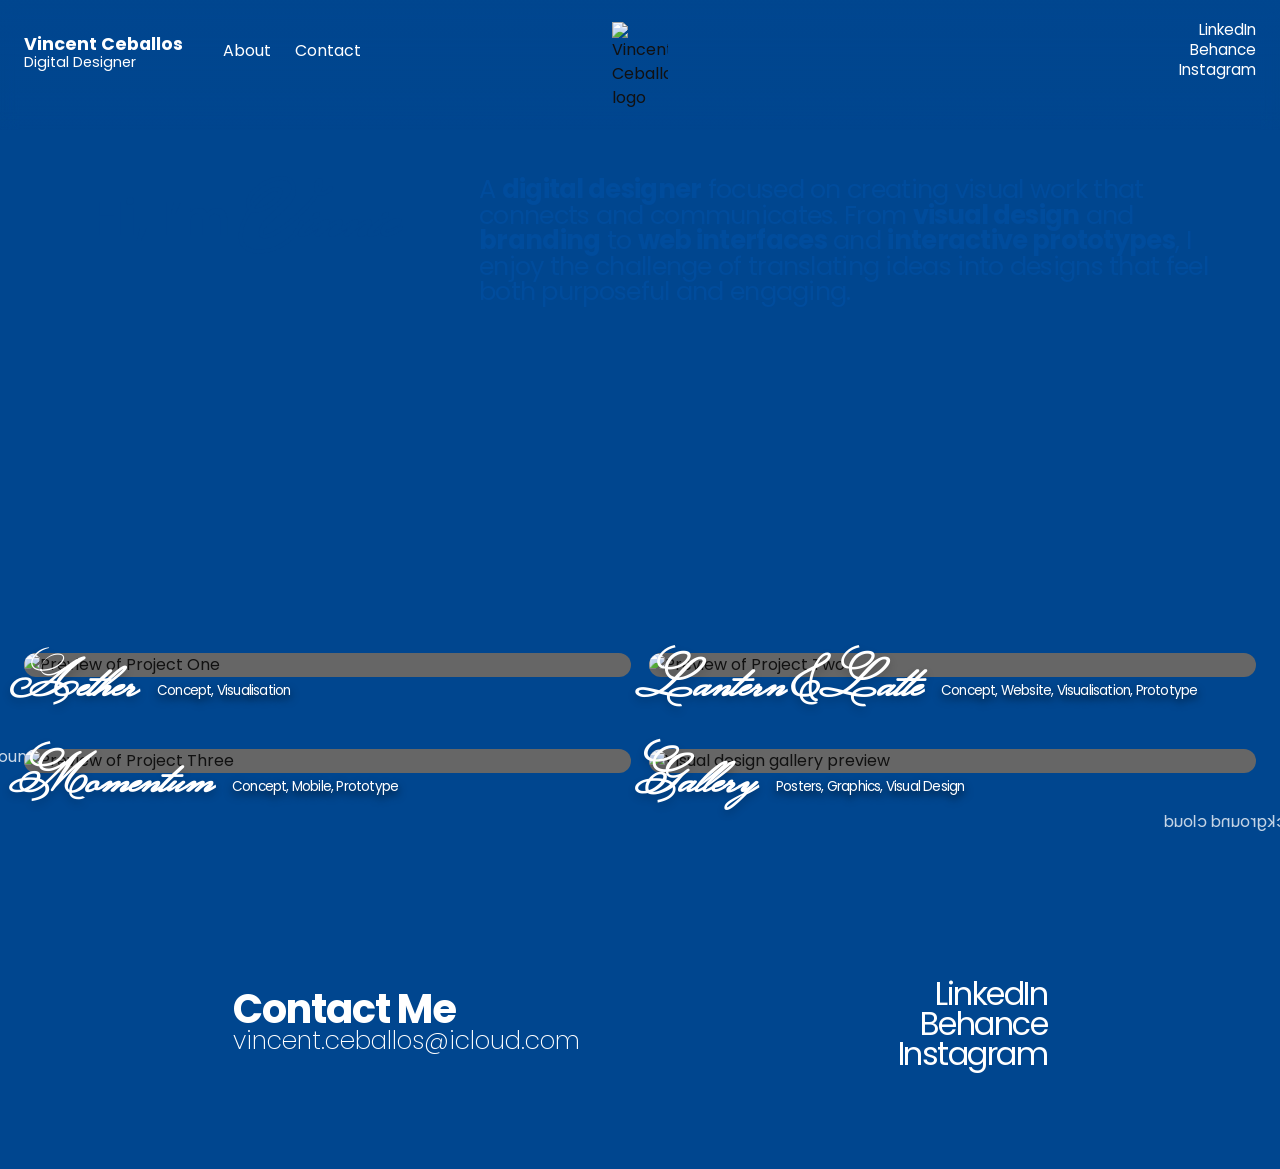
==== index.html @ bc7d6d40 "Add files via upload" ====
<!DOCTYPE html>
<html lang="en">

<head>
    <meta charset="UTF-8">
    <meta name="viewport" content="width=device-width, initial-scale=1.0">
    <title>Vincent Ceballos Digital Designer</title>
    <link rel="preconnect" href="https://fonts.googleapis.com">
    <link rel="preconnect" href="https://fonts.gstatic.com" crossorigin>
    <link href="https://fonts.googleapis.com/css2?family=Monsieur+La+Doulaise&family=Poppins:ital,wght@0,100;0,200;0,300;0,400;0,500;0,600;0,700;0,800;0,900;1,100;1,200;1,300;1,400;1,500;1,600;1,700;1,800;1,900&display=swap" rel="stylesheet">
    <link rel="stylesheet" href="style.css">
</head>

<body>
    <header class="site-header">
        <div class="site-header__left">
            <a href="index.html" class="site-brand">
                <span class="site-brand__name">Vincent Ceballos</span>
                <span class="site-brand__role">Digital Designer</span>
            </a>

            <nav class="main-nav" aria-label="Primary navigation">
                <a href="about.html">About</a>
                <a href="#contact">Contact</a>
            </nav>
        </div>

        <div class="site-header__center">
            <a href="index.html" class="site-logo" aria-label="Homepage">
                <img src="Images/SVG/VC_logowhite.svg" alt="Vincent Ceballos logo">
            </a>
        </div>

        <aside class="site-header__right" aria-label="Social links">
            <a href="https://www.linkedin.com/in/vincent-ceballos-a980ab391/" target="_blank" rel="noopener noreferrer">LinkedIn</a>
            <a href="https://www.behance.net/vincentceballos" target="_blank" rel="noopener noreferrer">Behance</a>
            <a href="https://www.instagram.com/" target="_blank" rel="noopener noreferrer">Instagram</a>
        </aside>
    </header>

    <main>
        <section class="intro" id="about">
            <div class="intro__inner">
                <div class="intro__title">
                    <h1>Hi, I’m <span class="Vinnie">Vinnie</span></h1>
                </div>

                <div class="intro__content">
                    <p class="intro__summary">
                        A <strong>digital designer</strong> focused on creating visual work that connects and communicates. From <strong>visual design</strong> and <strong>branding</strong> to <strong>web interfaces</strong> and <strong>interactive prototypes</strong>, I enjoy the challenge of translating ideas into designs that feel both purposeful and engaging.
                    </p>
                </div>
            </div>
        </section>
            
        <section class="projects" aria-labelledby="projects-heading">
            <h2 id="projects-heading" class="sr-only">Projects</h2>

            <div class="projects-grid">
                <article class="project-card">
                    <a href="project1.html" class="project-card__link">
                        <figure class="project-card__figure">
                            <img src="Images/AetherPosterMock1.jpg" alt="Preview of Project One">
                        </figure>

                        <div class="project-card__meta">
                            <h3 class="project-card__title">Aether</h3>
                            <p class="project-card__summary">
                                Concept, Visualisation
                            </p>
                        </div>
                    </a>
                </article>

                <article class="project-card">
                    <a href="project2.html" class="project-card__link">
                        <figure class="project-card__figure">
                            <img src="Images/LLMock1.jpg" alt="Preview of Project Two">
                        </figure>

                        <div class="project-card__meta">
                            <h3 class="project-card__title">Lantern&amp;Latte</h3>
                            <p class="project-card__summary">
                                Concept, Website, Visualisation, Prototype 
                            </p>
                        </div>
                    </a>
                </article>

                <article class="project-card">
                    <a href="project-3.html" class="project-card__link">
                        <figure class="project-card__figure">
                            <img src="Images/MomentumMock1.jpg" alt="Preview of Project Three">
                        </figure>

                        <div class="project-card__meta">
                            <h3 class="project-card__title">Momentum</h3>
                            <p class="project-card__summary">
                                Concept, Mobile, Prototype
                            </p>
                        </div>
                    </a>
                </article>

                <article class="project-card">
                    <a href="gallery.html" class="project-card__link">
                        <figure class="project-card__figure">
                            <img src="Images/Poster_Gallery_Mockup.jpg" alt="Visual design gallery preview">
                        </figure>

                        <div class="project-card__meta">
                            <h3 class="project-card__title">Gallery</h3>
                            <p class="project-card__summary">
                                Posters, Graphics, Visual Design
                            </p>
                        </div>
                    </a>
                </article>
            </div>
        </section>

        <footer class="contact" id="contact">
            <div class="cloud cloud--left">
                <img src="Images/cloud2.png" alt="background cloud">
            </div>

            <div class="contact_info">
                <h2>Contact Me</h2>
                <a href="mailto:vincent.ceballos@icloud.com">vincent.ceballos@icloud.com</a>
            </div>    

            <div class="contact_socials">
                <a href="https://www.linkedin.com/in/vincent-ceballos-a980ab391/" target="_blank">LinkedIn</a>
                <a href="https://www.behance.net/vincentceballos" target="_blank">Behance</a>
                <a href="#">Instagram</a>
            </div>

            <div class="cloud cloud--right">
                <img src="Images/cloud2.png" alt="background cloud">
            </div>
        </footer>
    </main>
</body>

</html>
---- style.css ----
/* Box-sizing reset - makes padding and border included in width/height calculations
This just makes sizing elements way easier to work with */
*,
*::before,
*::after {
    box-sizing: border-box;
}

body {
    margin: 0;
    font-family: 'Poppins', sans-serif;
    color: #111;
    background-color: #00468f;
    line-height: 1.5;
}

/* This removes the default link styling as I want full control over link appearance */
a {
    color: inherit;
    text-decoration: none;
}

/*Images responsive by default also prevents overflowing issues */
img {
    display: block;
    max-width: 100%;
    height: auto;
}

/*Screen reader only class. 
 * Hides content visually but keeps it accessible. Learned this is important for accessibility while keeping clean design*/
.sr-only {
    position: absolute;
    width: 1px;
    height: 1px;
    padding: 0;
    margin: -1px;
    overflow: hidden;
    white-space: nowrap;
    border: 0;
}


/*HOVER EFFECTS*/


/*Opacity hover for navigation and text links only. I decided not to apply this globally to avoid affecting project card images */
.main-nav a:hover,
.site-header__right a:hover,
.contact_socials a:hover,
.contact_info a:hover,
.project-nav-link:hover {
    opacity: 0.75;
    transition: opacity 0.25s ease;
}

/*Prevent project cards from getting the opacity fade I want the scale effect only, not both effects competing */
.project-card__link:hover {
    opacity: 1;
}


/*
HEADER / NAVIGATION
Fixed header with gradient background for visibility over content
*/


/*Three-column grid for header layout
 * left (brand + nav), center (logo), right (socials)
Fixed position keeps it visible while scrolling */
.site-header {
    display: grid;
    grid-template-columns: 1fr auto 1fr;
    align-items: start;
    gap: 24px;
    padding: 20px 24px;
    width: 100%;
    position: fixed;
    top: 0;
    left: 0;
    z-index: 100;
    background: linear-gradient(to bottom, rgba(0, 70, 143, 0.95), transparent);
    backdrop-filter: blur(8px);
    /* Adds nice glassmorphism effect */
}

/*Left section contains my name and navigation links*/
.site-header__left {
    margin-top: 15px;
    display: flex;
    align-items: flex-start;
    gap: 40px;
}

/*Brand section 
 * My name and role stacked vertically*/
.site-brand {
    display: flex;
    flex-direction: column;
}

.site-brand__name {
    font-size: 1.1rem;
    font-weight: 700;
    line-height: 1.1;
    color: white;
}

.site-brand__role {
    font-size: 0.9rem;
    color: white;
    line-height: 1.2;
}

/*Main navigation 
 *About and Contact links*/
.main-nav {
    display: flex;
    gap: 24px;
    padding-top: 4px;
    color: white;
}

.main-nav a {
    font-size: 1rem;
}

/*Active state for current page. Primarily for about page and helps users know where they are*/
.main-nav a.active {
    opacity: 1;
    font-weight: 600;
}

/*Center logo*/
.site-header__center {
    justify-self: center;
}

/*Logo with playful hover animation, adds personality*/
.site-logo img {
    margin-top: 2px;
    width: 56px;
    height: auto;
    transition: transform 0.3s ease, opacity 0.3s ease;
}

.site-logo img:hover {
    transform: translateY(-2px) scale(1.05) rotate(-3deg);
}

/*Right section
 * social media links*/
.site-header__right {
    justify-self: end;
    display: flex;
    flex-direction: column;
    align-items: flex-end;
    line-height: 1.3;
}

.site-header__right a {
    font-size: 0.95rem;
    color: white;
}


/*
HOMEPAGE INTRO SECTION
Hero section with cloud background and introduction text
*/


/*Main intro container. Takes up most of viewport height for visual impact*/
.intro {
    margin-top: 0;
    padding: 162px 24px 48px;
    min-height: 82vh;
    color: white;
    position: relative;
    z-index: 0;
}

/*Cloud background image with gradient mask. Spent time getting this mask right so clouds fade out smoothly and don't cover text. The gradient goes from transparent at top to solid, creating a natural fade-in effect*/
.intro::before {
    content: "";
    position: absolute;
    bottom: 0;
    left: 0;
    right: 0;
    height: 220%;
    z-index: -2;
    background: url("Images/cloudbackground.jpg") center bottom/cover no-repeat;
    -webkit-mask-image: linear-gradient(to top, transparent 0%, black 30%, black 100%);
    mask-image: linear-gradient(to top, transparent 0%, black 7%, black 100%);
}

/*Two-column grid. Greeting on the left and the description on right. This layout works well for wider screens*/
.intro__inner {
    position: relative;
    z-index: 2;
    display: grid;
    grid-template-columns: 400px 1fr;
    gap: 24px;
    max-width: 1200px;
    margin: 0 auto;
}

/*"Hi, I'm Vinnie" heading*/
.intro__title h1 {
    margin: 0;
    font-size: 3rem;
    font-weight: 600;
    letter-spacing: -1px;
    padding-left: 50px;
    text-align: left;
    color: #00468f;
}

/*Custom font for my name which adds personality and makes it memorable*/
.Vinnie {
    display: inline-block;
    font-family: "Monsieur La Doulaise", cursive;
    font-size: 1.5em;
    color: #00468f;
}

/*Right column content wrapper*/
.intro__content {
    display: flex;
    flex-direction: column;
    justify-self: end;
    max-width: 900px;
    z-index: 4;
    /*Makes sure text stays above clouds*/
}

/*Main description paragraph. Kept large for readability and impact*/
.intro__summary {
    margin: 15px;
    font-size: 1.6rem;
    font-weight: 400;
    line-height: 1;
    z-index: 4;
    letter-spacing: -0.7px;
    color: #004c9c;
}


/*
HOMEPAGE PROJECT GRID
Grid of project cards on homepage
*/


/*Projects section sits below intro with negative margin to overlap slightly*/
.projects {
    margin-top: -115px;
    padding: 30px 24px;
    position: relative;
    z-index: 3;
}

/*Two-column grid for project cards
Minmax helps makes it so the cards don't get too small or too big*/
.projects-grid {
    display: grid;
    grid-template-columns: repeat(2, minmax(0, 800px));
    justify-content: center;
    gap: 60px 18px;
}

.project-card {
    display: block;
}

.project-card__link {
    display: block;
}

/*Project image container with rounded corners*/
.project-card__figure {
    margin: 0;
    overflow: hidden;
    border-radius: 24px;
    background-color: #666;
}

.project-card__figure img {
    width: 100%;
    object-fit: cover;
    transition: transform 0.3s ease;
}

/*Subtle scale effect when hovering which makes the cards feel interactive*/
.project-card__link:hover .project-card__figure img {
    transform: scale(1.02);
}

/*Project title and summary below image
Negative margin pulls it up to overlap the image slightly*/
.project-card__meta {
    display: flex;
    align-items: baseline;
    margin: -30px;
    padding: 0 16px;
    position: relative;
    z-index: 2;
    gap: 18px;
}

/*Project title using custom font - consistent with "Vinnie" branding*/
.project-card__title {
    font-family: "Monsieur La Doulaise", cursive;
    margin: 0;
    font-size: 3rem;
    font-weight: 800;
    color: white;
    text-shadow: 0 4px 8px rgba(0, 0, 0, 0.2);
    /*Drop shadow for legibility*/
}

/*Project summary/tags, smaller and more subtle*/
.project-card__summary {
    margin: 0;
    padding-top: 10px;
    font-size: 0.85rem;
    letter-spacing: -0.8px;
    color: white;
    text-shadow: 0 4px 8px rgba(0, 0, 0, 0.8);
    /*Stronger shadow for smaller text*/
}


/*
PROJECT PAGES HERO SECTION
Top section of individual project pages
*/


.project-hero {
    padding: 105px 24px 0;
    min-height: 43vh;
    color: white;
    position: relative;
}

.project-hero__inner {
    max-width: 1200px;
    margin: 0 auto;
}

/*Large project title - same custom font as homepage*/
.project-hero__title {
    font-family: "Monsieur La Doulaise", cursive;
    font-size: 5rem;
    margin: 0;
    font-weight: 500;
}

/*Project category/type subtitle*/
.project-hero__subtitle {
    font-size: 1rem;
    margin: -20px 0 0 20px;
    color: #b6b6b6;
}

/*Full-width hero image
Calc causes the image to break out of container and go edge-to-edge*/
.project-hero__image {
    position: relative;
    margin: 0 calc(-50vw + 50%) 0;
    width: 100vw;
    padding: 15px 0;
}

.project-hero__image img {
    width: 100%;
    max-width: 1072px;
    height: auto;
    display: block;
    margin: 0 auto;
    border-radius: 12px;
    position: relative;
    z-index: 1;
}


/*
PROJECT PAGES OVERVIEW
Project description and metadata
*/


.project-overview {
    padding: 20px 24px;
}

/*Centered content with max-width for readability*/
.project-overview__inner {
    max-width: 800px;
    margin: 0 auto;
    text-align: center;
}

.project-overview__description {
    margin-bottom: 15px;
}

.project-overview__description p {
    font-size: 1.2rem;
    line-height: 1.3;
    font-weight: 200;
    color: white;
    margin: 0;
}

/*Project metadata such as tools used, date, etc.*/
.project-overview__meta {
    display: flex;
    justify-content: center;
    align-items: center;
    flex-wrap: wrap;
    margin-bottom: 10px;
    gap: 12px;
    font-size: 0.9rem;
    color: #b6b6b6;
}

.project-meta-divider {
    color: #666;
}


/*
PROJECT PAGES - IMAGE GALLERY
Grid layout for project images
*/


.project-content__inner {
    max-width: 1200px;
    margin: 0 auto;
    padding: 0 24px;
}

/*Two-column grid. Large image on the left, three smaller on the right
This layout showcases the main image while showing variations*/
.project-gallery {
    display: grid;
    grid-template-columns: 2fr 1fr;
    gap: 24px;
    max-width: 1200px;
    margin: 0 auto;
    padding: 0 24px;
    /*Maintains margins on smaller screens*/
}

.project-image {
    margin: 0;
    min-height: 0;
    will-change: auto;
    /*Better performance optimization when transforming*/
}

/*Disable transitions on images to prevent delay on resize*/
.project-image img {
    transition: none;
}

.project-image:first-child {
    grid-row: 1 / 4;
    align-self: start;
}

.project-image:first-child img {
    width: 100%;
    height: 100%;
    object-fit: cover;
    display: block;
    border-radius: 12px;
}

/*Smaller images use aspect ratio for consistent sizing*/
.project-image:not(:first-child) {
    aspect-ratio: 1 / 1;
}

.project-image:not(:first-child) img {
    width: 100%;
    height: 100%;
    object-fit: cover;
    display: block;
    border-radius: 12px;
}

/*Video styling
 * Rounded to match stylistic choices*/
.project-image video {
    width: 97%;
    height: 66%;
    object-fit: cover;
    display: block;
    border-radius: 100px;
}


/*
PROJECT PAGES NAVIGATION
Previous/Next project links
*/


.project-navigation {
    padding: 16px 24px;
}

/*Flexbox to space links apart*/
.project-navigation__inner {
    display: flex;
    justify-content: space-between;
    align-items: center;
    max-width: 1200px;
    margin: 0 auto;
    letter-spacing: -0.5px;
}

.project-nav-link {
    font-size: 1.1rem;
    color: white;
    transition: opacity 0.3s ease;
}

.project-nav-link:hover {
    opacity: 0.75;
}


/*
GALLERY PAGE
Masonry-style poster gallery
*/


/*CSS columns for masonry layout, similar to Pinterest*/
.gallery-grid {
    column-count: 4;
    column-gap: 24px;
    max-width: 1400px;
    margin: 117px;
}

/*Prevent images from breaking across the columns*/
.gallery-item {
    margin: 0 0 24px 0;
    break-inside: avoid;
    overflow: hidden;
    border-radius: 16px;
    transition: transform 0.3s ease, box-shadow 0.3s ease;
}

/*Simple opacity hover for gallery items*/
.gallery-item:hover {
    opacity: 0.9;
}

.gallery-item img {
    width: 100%;
    height: auto;
    display: block;
    border-radius: 16px;
}


/*
FOOTER / CONTACT SECTION
Contact info with decorative cloud images
*/


.contact {
    display: flex;
    justify-content: space-between;
    align-items: flex-start;
    max-width: 1100px;
    margin: 64px auto 0;
    padding: 100px 143px;
    color: white;
    position: relative;
}

/*Decorative cloud PNGs at bottom of homepage
Fixed position so they stay at viewport bottom*/
.cloud {
    position: fixed;
    bottom: 0;
    width: 740px;
    opacity: 0.8;
    pointer-events: none;
    /*Allows clicking through clouds to content*/
    z-index: 0;
}

/*Left cloud positioned and transformed to fit edge*/
.cloud--left {
    left: -75px;
    transform: translateY(-131px);
}

/*Right cloud flipped horizontally*/
.cloud--right {
    right: -43px;
    transform: scaleX(-1) translateY(-66px);
}

.cloud img {
    width: 100%;
    height: auto;
    display: block;
}

.contact h2 {
    margin: 0 0 0 0;
    font-size: 2.5rem;
    letter-spacing: -1px;
}

.contact_info {
    display: flex;
    flex-direction: column;
    padding-top: 15px;
    line-height: 31px;
    z-index: 2;
    /*Above clouds*/
}

.contact_info a {
    font-size: 25px;
    font-weight: 200;
    z-index: 2;
}

.contact_socials {
    display: flex;
    flex-direction: column;
    align-items: flex-end;
    line-height: 30px;
    font-size: 2em;
    letter-spacing: -1.5px;
    z-index: 2;
}


/*
ABOUT PAGE
Personal bio and skills section with cloud decorations
*/


/*Centered content with narrower width for better readability*/
.about {
    max-width: 800px;
    margin: 120px auto 44px;
    padding: 0 48px;
    color: white;
    position: relative;
}

.about__inner {
    max-width: 800px;
}

/*Left cloud decoration on about page*/
.acloudleft {
    position: absolute;
    left: -323px;
    top: -28%;
    transform: translateY(-36%) scaleX(-1);
    /*Flipped*/
    width: 669px;
    pointer-events: none;
}

.acloudleft img {
    width: 100%;
    height: auto;
    display: block;
}

/*Right cloud decoration*/
.acloudright {
    position: absolute;
    right: -584px;
    top: -15%;
    transform: translateY(-36%);
    width: 717px;
    pointer-events: none;
}

.acloudright img {
    width: 100%;
    height: auto;
    display: block;
}

.about__title h1 {
    font-family: "Monsieur La Doulaise", cursive;
    font-size: 89px;
    font-weight: 100;
    margin-bottom: -31px;
    color: white;
}

.about__description {
    font-size: 19px;
    font-weight: 200;
    line-height: 1.4;
    color: white;
}


/*
ABOUT PAGE SKILLS SECTION
Grid of tools and skills
*/

.skills {
    max-width: 1200px;
    margin: 80px auto 120px;
    padding: 0 48px;
    color: white;
}

/*Constrained to match the content width*/
.skills__inner {
    max-width: 800px;
    margin: 0 auto;
}

.skills__inner h2 {
    font-size: 36px;
    font-weight: 600;
    margin-bottom: 20px;
    color: white;
}

/*Auto-fit grid
 * Adjusts the number of columns based on screen width
Found this easier than writing tons of media queries*/
.skills-grid {
    display: grid;
    grid-template-columns: repeat(auto-fit, minmax(180px, 1fr));
    gap: 20px;
    margin: 0 auto;
}

.skill-item {
    background: rgba(255, 255, 255, 0.1);
    padding: 16px;
    border-radius: 16px;
    text-align: center;
    font-weight: 500;
    font-size: 16px;
    color: white;
    transition: background 0.3s ease, transform 0.3s ease;
}

/*Subtle hover effect 
 * Brightens background and lifts slightly*/
.skill-item:hover {
    background: rgba(255, 255, 255, 0.15);
    transform: translateY(-2px);
}

/*
RESPONSIVE DESIGN (TABLET)
Adjustments for medium screens (1024px and below)
*/

@media (max-width: 1024px) {

    /*Tighter spacing in header for smaller screens*/
    .site-header {
        gap: 16px;
        padding: 20px 16px;
    }

    .site-header__left {
        gap: 24px;
    }

    .main-nav {
        gap: 16px;
    }

    /*Smaller font sizes to fit content*/
    .site-brand__name {
        font-size: 1rem;
    }

    .site-brand__role {
        font-size: 0.85rem;
    }

    .main-nav a,
    .site-header__right a {
        font-size: 0.9rem;
    }

    /*Adjust intro grid for narrower screens*/
    .intro__inner {
        grid-template-columns: 350px 1fr;
        gap: 20px;
    }

    .intro__title h1 {
        font-size: 2.4rem;
        padding-left: 30px;
    }

    /*Gallery goes from 4 columns to 2*/
    .gallery-grid {
        column-count: 2;
    }

    /*Tighter spacing in project galleries*/
    .project-gallery {
        gap: 16px;
        padding: 0 16px;
    }

    .project-content {
        padding: 20px 16px;
    }

    .project-content__inner {
        padding: 0 16px;
    }

    /*Scales down the clouds on the about page*/
    .acloudright {
        width: 500px;
        right: -250px;
        opacity: 0.6;
    }

    .acloudleft {
        width: 500px;
        right: -250px;
        opacity: 0.6;
    }
}


/*
RESPONSIVE DESIGN (SMALL TABLET)
900px breakpoint for intro section
*/


@media (max-width: 900px) {

    /*Stack intro content vertically*/
    .intro__inner {
        grid-template-columns: 1fr;
    }

    /*Center-align heading when stacked*/
    .intro__title h1 {
        padding-left: 0;
        text-align: center;
    }

    .intro__content {
        justify-self: center;
    }

    /*Project gallery becomes single column*/
    .project-gallery {
        grid-template-columns: 1fr;
        gap: 16px;
        padding: 0 24px;
    }

    /*First image no longer needs to span rows*/
    .project-image:first-child {
        grid-row: auto;
    }
}


/*
RESPONSIVE DESIGN (MOBILE)
Main mobile breakpoint at 768px
*/


@media (max-width: 768px) {

    /*Simplified header for mobile
     * Logo moves to top right*/
    .site-header {
        grid-template-columns: 1fr auto;
        gap: 12px;
        padding: 16px 12px;
    }

    /*Keep nav links on right side with name on left*/
    .site-header__left {
        flex-direction: row;
        justify-content: space-between;
        align-items: flex-start;
        gap: 24px;
        margin-top: 8px;
    }

    .main-nav {
        gap: 12px;
        padding-top: 4px;
    }

    /*Logo positioned in top right*/
    .site-header__center {
        justify-self: end;
        grid-column: 2;
        grid-row: 1;
    }

    /*Hide social links on mobile to reduce clutter*/
    .site-header__right {
        display: none;
    }

    .site-logo img {
        width: 48px;
    }

    .intro__title h1 {
        font-size: 2.2rem;
    }

    /*Stack project cards vertically*/
    .projects-grid {
        grid-template-columns: 1fr;
    }

    /*Stack project card meta info vertically too*/
    .project-card__meta {
        flex-direction: column;
        align-items: flex-start;
        gap: 6px;
    }

    /*Single column gallery on mobile*/
    .gallery-grid {
        column-count: 1;
    }

    /*Project gallery stays single column with tighter spacing*/
    .project-gallery {
        grid-template-columns: 1fr;
        gap: 12px;
        padding: 0 16px;
    }

    .project-content {
        padding: 20px 16px;
    }

    .project-content__inner {
        padding: 0 12px;
    }

    .project-overview {
        padding: 20px 16px;
    }

    .project-hero {
        padding: 105px 16px 0;
    }

    /*Stack footer content vertically and center*/
    .contact {
        flex-direction: column;
        align-items: center;
        text-align: center;
        padding: 60px 24px;
        margin: 40px auto 0;
    }

    .contact_info {
        align-items: center;
        margin-bottom: 32px;
    }

    .contact_socials {
        align-items: center;
    }

    .contact h2 {
        font-size: 2rem;
    }

    .contact_info a {
        font-size: 18px;
    }

    .contact_socials {
        font-size: 1.5em;
    }

    /*Scale down footer clouds for mobile*/
    .cloud {
        width: 400px;
    }

    .cloud--left {
        left: -120px;
    }

    .cloud--right {
        right: -120px;
    }

    /*About page mobile adjustments*/
    .about {
        margin: 80px auto 60px;
        padding: 0 24px;
    }

    /*Hide decorative clouds on the aboout page for mobile*/
    .about-cloud,
    .acloudright,
    .acloudleft {
        display: none;
    }

    .about__title h1 {
        font-size: 42px;
        margin-bottom: 32px;
    }

    .about__intro {
        font-size: 20px;
    }

    .about__description {
        font-size: 16px;
    }

    /*Skills section mobile adjustments*/
    .skills {
        margin: 60px auto 80px;
        padding: 0 24px;
    }

    .skills__inner h2 {
        font-size: 28px;
    }

    .skills-grid {
        grid-template-columns: repeat(auto-fit, minmax(140px, 1fr));
        gap: 16px;
    }
}


/*
RESPONSIVE DESIGN (SMALL MOBILE)
Extra small screens (480px and below)
*/


@media (max-width: 480px) {
    .contact {
        padding: 40px 16px;
    }

    .contact h2 {
        font-size: 1.75rem;
    }

    /*Email might be long, allow it to break*/
    .contact_info a {
        font-size: 16px;
        word-break: break-all;
    }

    .contact_socials {
        font-size: 1.25em;
    }

    .cloud {
        width: 250px;
    }

    .cloud--left {
        left: -80px;
    }

    .cloud--right {
        right: -80px;
    }

    .project-gallery {
        padding: 0 12px;
    }

    .project-content {
        padding: 20px 12px;
    }

    .project-content__inner {
        padding: 0 12px;
    }
}
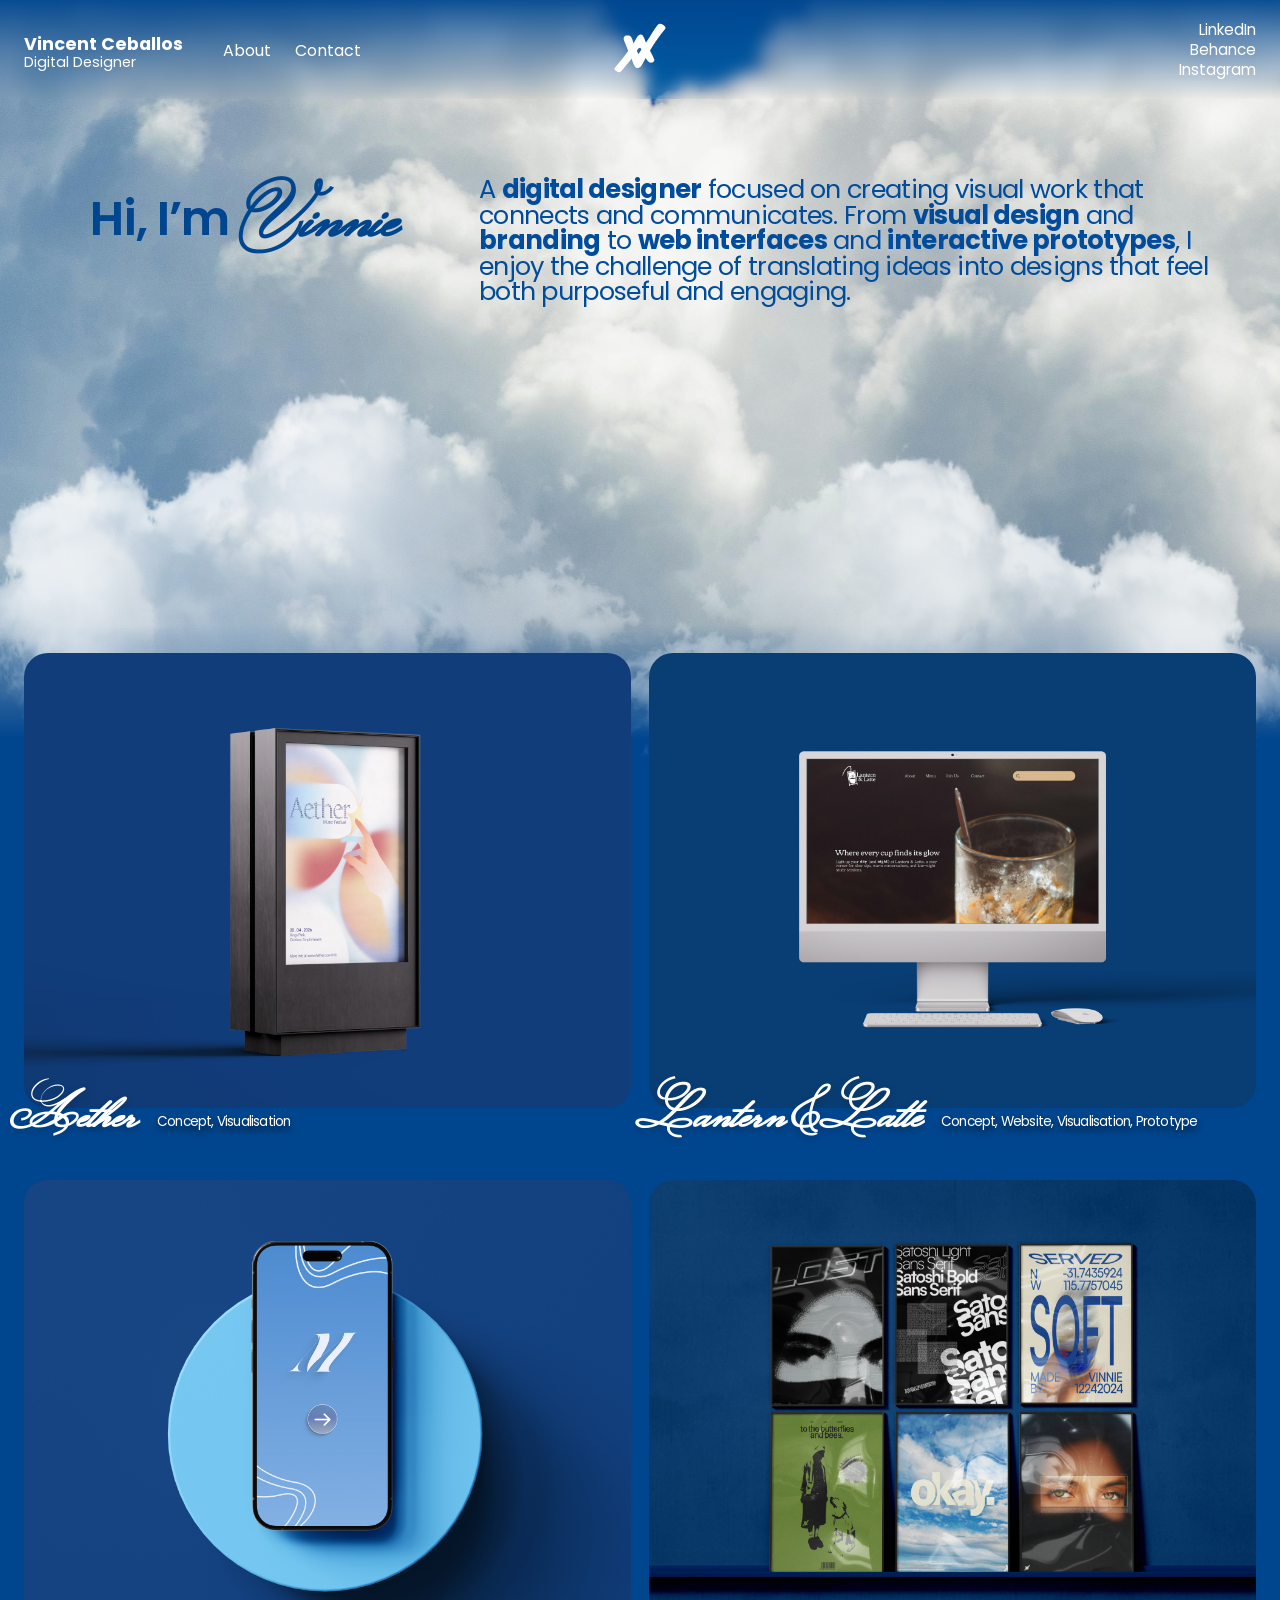
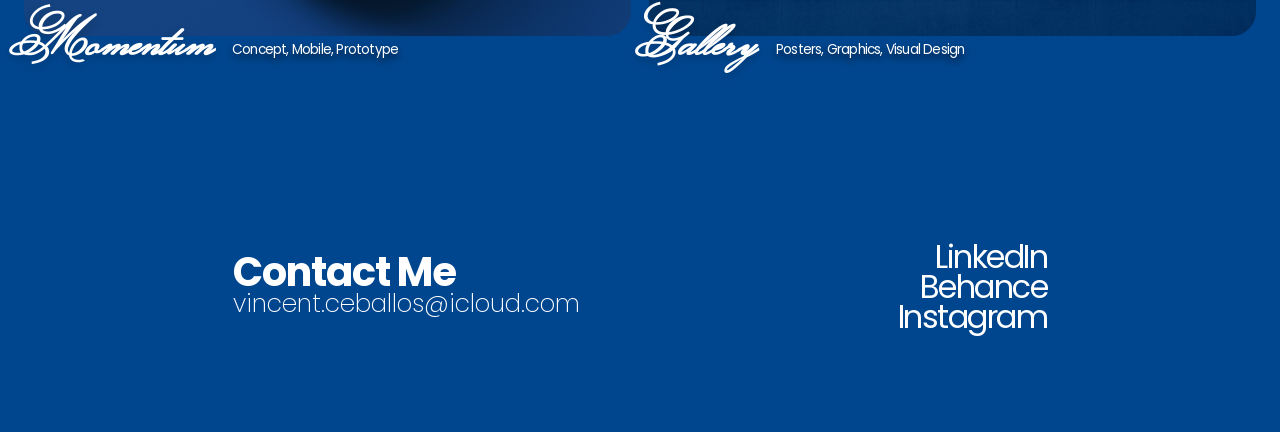
==== commit c77fd506: "Update index.html" ====
--- a/index.html
+++ b/index.html
@@ -88,7 +88,7 @@
                 </article>
 
                 <article class="project-card">
-                    <a href="project-3.html" class="project-card__link">
+                    <a href="project3.html" class="project-card__link">
                         <figure class="project-card__figure">
                             <img src="Images/MomentumMock1.jpg" alt="Preview of Project Three">
                         </figure>
@@ -142,4 +142,4 @@
     </main>
 </body>
 
-</html>+</html>
